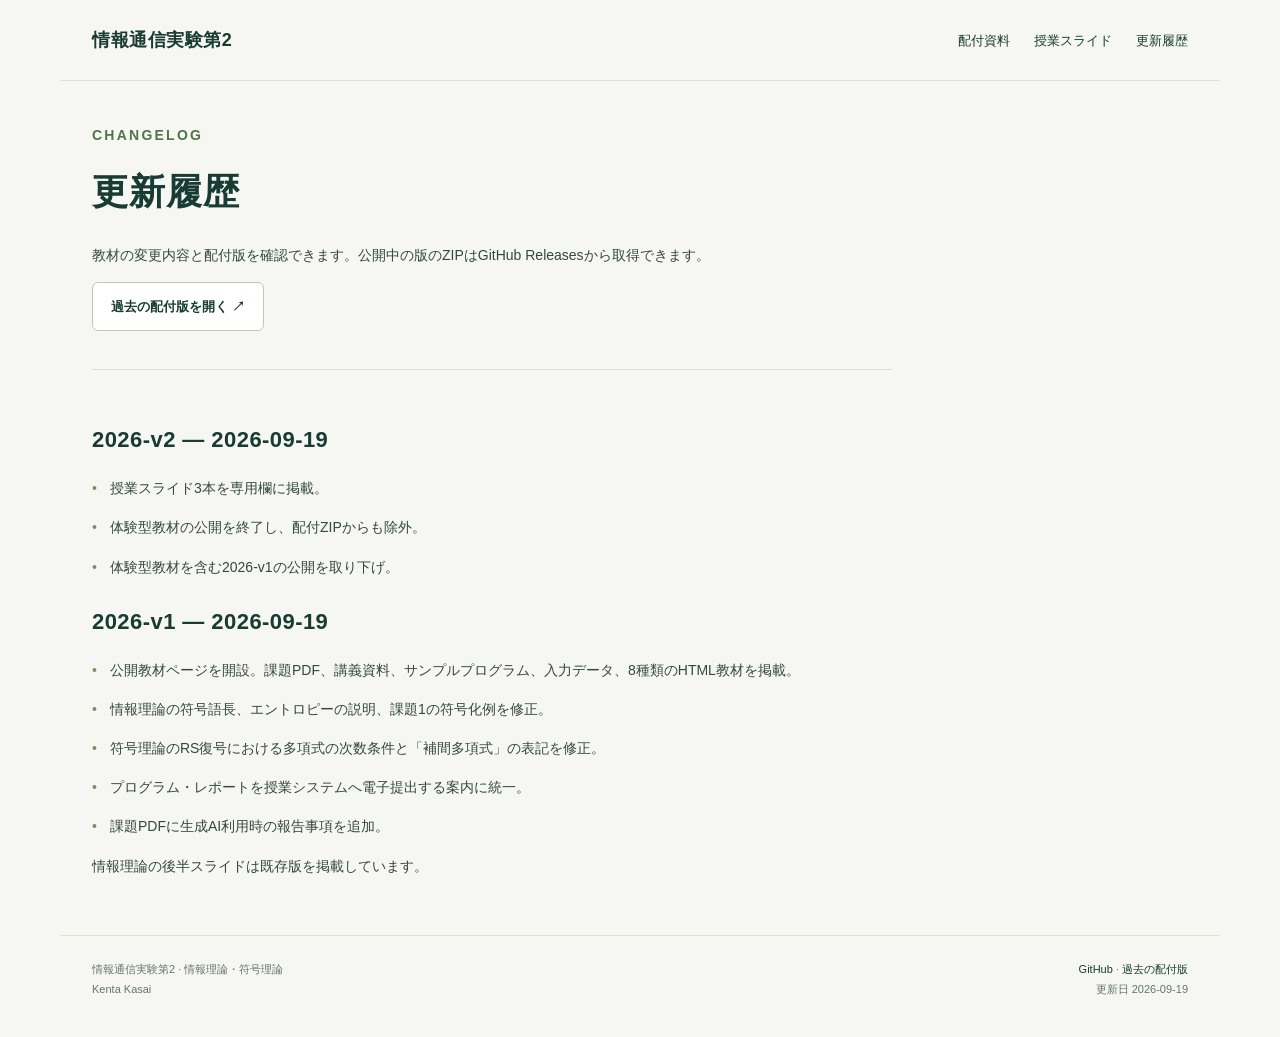
==== updates.html @ 9e6ff58b "Publish slides section and withdraw interactive materials" ====
<!doctype html>
<html lang="ja"><head><meta charset="utf-8"><meta name="viewport" content="width=device-width,initial-scale=1">
<meta name="description" content="情報通信実験第2の情報理論・符号理論の授業スライド、課題、配付プログラム。">
<meta name="theme-color" content="#173d34"><title>更新履歴 | 情報通信実験第2</title><link rel="stylesheet" href="style.css"></head>
<body><a class="skip" href="#main">本文へ移動</a><header class="top"><a class="brand" href="./">情報通信実験第2</a><nav aria-label="主なメニュー"><a href="./#materials">配付資料</a><a href="./#slides">授業スライド</a><a href="updates.html">更新履歴</a></nav></header>
<main id="main"><section class="history"><p class="eyebrow">CHANGELOG</p><h1>更新履歴</h1><p>教材の変更内容と配付版を確認できます。公開中の版のZIPはGitHub Releasesから取得できます。</p><a class="button secondary" href="https://github.com/kasaikenta/ict-experiment-2/releases">過去の配付版を開く ↗</a><article><h2>2026-v2 — 2026-09-19</h2><p class="change-item">授業スライド3本を専用欄に掲載。</p><p class="change-item">体験型教材の公開を終了し、配付ZIPからも除外。</p><p class="change-item">体験型教材を含む2026-v1の公開を取り下げ。</p><h2>2026-v1 — 2026-09-19</h2><p class="change-item">公開教材ページを開設。課題PDF、講義資料、サンプルプログラム、入力データ、8種類のHTML教材を掲載。</p><p class="change-item">情報理論の符号語長、エントロピーの説明、課題1の符号化例を修正。</p><p class="change-item">符号理論のRS復号における多項式の次数条件と「補間多項式」の表記を修正。</p><p class="change-item">プログラム・レポートを授業システムへ電子提出する案内に統一。</p><p class="change-item">課題PDFに生成AI利用時の報告事項を追加。</p><p>情報理論の後半スライドは既存版を掲載しています。</p></article></section></main><footer><span>情報通信実験第2 · 情報理論・符号理論<br>Kenta Kasai</span><span><a href="https://github.com/kasaikenta/ict-experiment-2">GitHub</a> · <a href="https://github.com/kasaikenta/ict-experiment-2/releases">過去の配付版</a><br>更新日 2026-09-19</span></footer></body></html>
---- style.css ----
:root{--ink:#183b33;--body:#344740;--muted:#65756e;--paper:#f6f7f2;--line:#d9e2d7;--green:#dcebcf;--white:#fff;--accent:#a8ce78}*{box-sizing:border-box}html{scroll-behavior:smooth;scroll-padding-top:30px}body{margin:0;background:var(--paper);color:var(--body);font-family:-apple-system,BlinkMacSystemFont,"Hiragino Kaku Gothic ProN","Yu Gothic",Meiryo,sans-serif;line-height:1.8}a{color:var(--ink);text-decoration:none}a:hover{text-decoration:underline;text-underline-offset:4px}a:focus-visible{outline:3px solid #477a32;outline-offset:5px}button,a{-webkit-tap-highlight-color:transparent}.top,main,footer{max-width:1160px;margin:auto}.top{padding:24px 32px;display:flex;justify-content:space-between;align-items:center;gap:24px;border-bottom:1px solid var(--line)}.brand{font-size:18px;font-weight:750;letter-spacing:.03em}.top nav{display:flex;gap:24px;font-size:13px}main{padding:0 32px}.hero{display:grid;grid-template-columns:1.8fr 1fr;gap:52px;align-items:center;padding:70px 0 62px}.eyebrow{font-size:11px;letter-spacing:.16em;font-weight:750;color:#517448;margin:0 0 16px}h1,h2,h3{line-height:1.5;color:var(--ink);margin-top:0}h1{font-size:42px;font-weight:750;letter-spacing:.025em;margin-bottom:24px}h2{font-size:27px;letter-spacing:.02em;margin-bottom:0}h3{font-size:24px;margin-bottom:8px}.intro{font-size:14px;line-height:2.1;margin-bottom:26px}.actions{display:flex;align-items:center;gap:24px;flex-wrap:wrap}.button{display:inline-flex;align-items:center;justify-content:space-between;gap:22px;border:1px solid var(--ink);padding:12px 18px;border-radius:6px;font-size:13px;font-weight:650}.button.primary{background:var(--ink);color:white}.button:hover{transform:translateY(-1px);text-decoration:none;box-shadow:0 3px 10px #183b3314}.button.secondary{background:#fff;border-color:#bacbb8}.text-link{font-size:13px;font-weight:600}.version{font-size:11px;display:flex;flex-wrap:wrap;gap:9px;color:var(--muted);margin-top:18px}.version span{margin-left:8px}.version a{text-decoration:underline}.hero-note{background:var(--green);border-radius:14px;padding:28px 28px 10px;border-top:4px solid var(--accent)}.note-label{font-size:13px;font-weight:700}.hero-note ol{padding-left:23px}.hero-note li{padding:7px 0 15px 7px;font-size:14px}.hero-note li::marker{font-weight:750;color:#638743}.hero-note li span{display:block;font-size:11px;margin-top:3px}section{padding:42px 0;scroll-margin-top:20px}.section-head{display:flex;justify-content:space-between;align-items:end;gap:24px;margin-bottom:24px}.section-head .eyebrow{margin-bottom:8px}.section-head>p{font-size:12px;color:var(--muted);margin:0}.materials-grid{display:grid;grid-template-columns:1fr 1fr;gap:24px}.material-card{border:1px solid var(--line);background:#fff;padding:28px;border-radius:10px;display:flex;flex-direction:column}.pill{font-size:11px;background:#edf3e7;border:1px solid #dbe7cf;border-radius:4px;width:fit-content;padding:2px 9px;margin-bottom:13px}.material-card>p{font-size:12px;color:var(--muted);margin:0 0 18px}.links{margin-bottom:24px;flex:1}.links a{font-size:14px;display:flex;justify-content:space-between;align-items:center;padding:12px 0;border-bottom:1px solid #edf0e9;gap:16px}.links a span{font-size:10px;color:var(--muted);white-space:nowrap}.material-card small{font-size:10px;color:var(--muted);margin-top:12px}.submission{padding:20px 24px;background:#e9ede5;border-radius:7px;margin-top:22px;display:flex;gap:26px;align-items:center}.submission strong{font-size:13px;white-space:nowrap}.submission p{font-size:12px;margin:0}.group-title{font-size:14px;padding-left:10px;border-left:3px solid #95b578;margin:28px 0 14px}.tool-grid{display:grid;grid-template-columns:repeat(3,1fr);gap:14px}.tool{position:relative;display:block;background:#fff;border:1px solid var(--line);border-radius:7px;padding:19px 28px 19px 19px}.tool:hover{border-color:#8bab76;text-decoration:none;background:#fbfdf8}.tool>span{display:block;font-weight:650;font-size:14px}.tool small{display:block;font-size:11px;color:var(--muted);margin-top:7px}.tool b{position:absolute;right:14px;top:18px;font-size:14px;color:#71905e}.muted{font-size:11px;color:var(--muted);margin-top:22px;max-width:900px}.updates-note{display:flex;justify-content:space-between;align-items:center;gap:40px;border-top:1px solid var(--line);margin:35px 0 25px;padding:36px 0}.updates-note>div{max-width:650px}.updates-note h2{font-size:23px}.updates-note p:not(.eyebrow){font-size:12px}.updates-note .button{white-space:nowrap}.updates-note .eyebrow{margin-bottom:8px}footer{display:flex;justify-content:space-between;border-top:1px solid var(--line);padding:24px 32px 38px;font-size:11px;color:var(--muted);gap:20px}footer>span:last-child{text-align:right}.skip{position:absolute;left:12px;top:-100px;background:#fff;padding:8px;z-index:5}.skip:focus{top:12px}.history{max-width:800px;min-height:70vh}.history h1{font-size:36px}.history>p{font-size:14px}.history article{border-top:1px solid var(--line);margin-top:38px;padding-top:28px}.history article h2{font-size:22px;margin:25px 0 20px}.history article p{font-size:14px}.change-item{padding-left:18px;position:relative}.change-item:before{content:'•';position:absolute;left:0;color:#73925f}@media(max-width:800px){.hero{grid-template-columns:1fr;gap:24px;padding-top:44px}.hero-note{max-width:none;padding:20px 24px 5px}.hero-note ol{display:flex;gap:32px;padding-left:20px}.hero-note li{flex:1;font-size:12px}.tool-grid{grid-template-columns:1fr 1fr}.submission{display:block}.submission p{margin-top:7px}.updates-note{display:block}.updates-note .button{margin-top:14px}}@media(max-width:540px){.top,main,footer{padding-left:20px;padding-right:20px}.top{align-items:start;gap:13px;flex-direction:column;padding-top:18px;padding-bottom:18px}.top nav{gap:24px;font-size:12px}.brand{font-size:16px}h1{font-size:31px}.hero{padding-top:35px;padding-bottom:24px}.intro{font-size:13px}.intro br{display:none}.hero-note ol{display:block}.hero-note li{padding-bottom:9px}.hero-note li span{display:inline;margin-left:8px}.materials-grid{grid-template-columns:1fr;gap:18px}.material-card{padding:22px}.section-head{display:block}.section-head>.text-link,.section-head>p{display:block;margin-top:12px}h2{font-size:23px}.tool-grid{grid-template-columns:1fr}.tool{padding:17px 28px 17px 17px}.tool small{margin-top:3px}.version{gap:6px}.version span{margin-left:3px}section{padding:32px 0}.actions{gap:16px}.updates-note{margin-top:14px}footer{font-size:10px}.button{font-size:12px}}@media(prefers-reduced-motion:reduce){html{scroll-behavior:auto}.button:hover{transform:none}}
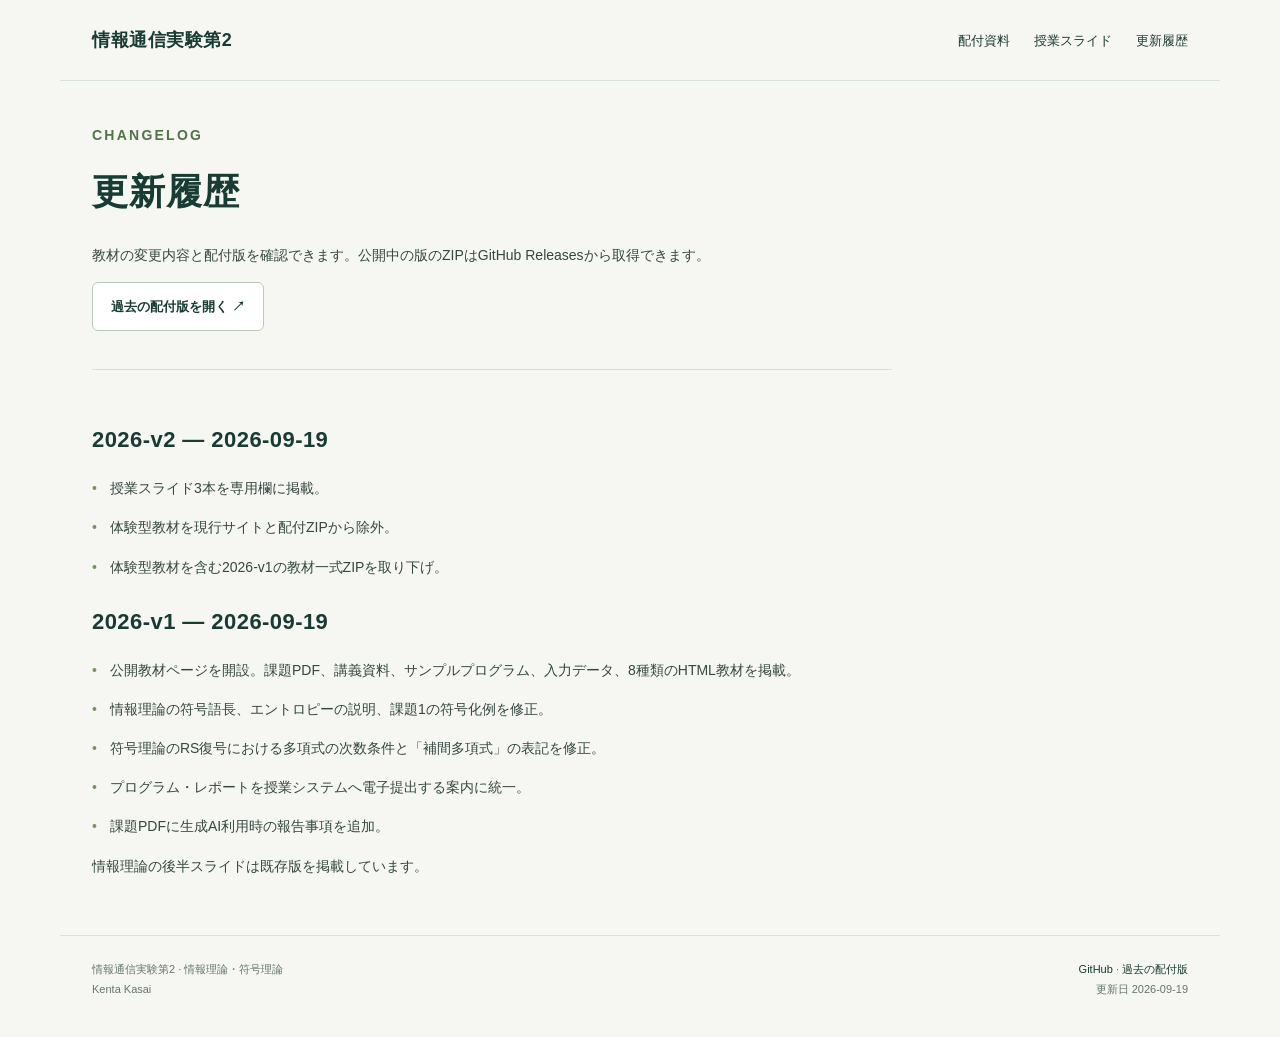
==== commit 904141d4: "Clarify withdrawal scope in update history" ====
--- a/updates.html
+++ b/updates.html
@@ -3,4 +3,4 @@
 <meta name="description" content="情報通信実験第2の情報理論・符号理論の授業スライド、課題、配付プログラム。">
 <meta name="theme-color" content="#173d34"><title>更新履歴 | 情報通信実験第2</title><link rel="stylesheet" href="style.css"></head>
 <body><a class="skip" href="#main">本文へ移動</a><header class="top"><a class="brand" href="./">情報通信実験第2</a><nav aria-label="主なメニュー"><a href="./#materials">配付資料</a><a href="./#slides">授業スライド</a><a href="updates.html">更新履歴</a></nav></header>
-<main id="main"><section class="history"><p class="eyebrow">CHANGELOG</p><h1>更新履歴</h1><p>教材の変更内容と配付版を確認できます。公開中の版のZIPはGitHub Releasesから取得できます。</p><a class="button secondary" href="https://github.com/kasaikenta/ict-experiment-2/releases">過去の配付版を開く ↗</a><article><h2>2026-v2 — 2026-09-19</h2><p class="change-item">授業スライド3本を専用欄に掲載。</p><p class="change-item">体験型教材の公開を終了し、配付ZIPからも除外。</p><p class="change-item">体験型教材を含む2026-v1の公開を取り下げ。</p><h2>2026-v1 — 2026-09-19</h2><p class="change-item">公開教材ページを開設。課題PDF、講義資料、サンプルプログラム、入力データ、8種類のHTML教材を掲載。</p><p class="change-item">情報理論の符号語長、エントロピーの説明、課題1の符号化例を修正。</p><p class="change-item">符号理論のRS復号における多項式の次数条件と「補間多項式」の表記を修正。</p><p class="change-item">プログラム・レポートを授業システムへ電子提出する案内に統一。</p><p class="change-item">課題PDFに生成AI利用時の報告事項を追加。</p><p>情報理論の後半スライドは既存版を掲載しています。</p></article></section></main><footer><span>情報通信実験第2 · 情報理論・符号理論<br>Kenta Kasai</span><span><a href="https://github.com/kasaikenta/ict-experiment-2">GitHub</a> · <a href="https://github.com/kasaikenta/ict-experiment-2/releases">過去の配付版</a><br>更新日 2026-09-19</span></footer></body></html>+<main id="main"><section class="history"><p class="eyebrow">CHANGELOG</p><h1>更新履歴</h1><p>教材の変更内容と配付版を確認できます。公開中の版のZIPはGitHub Releasesから取得できます。</p><a class="button secondary" href="https://github.com/kasaikenta/ict-experiment-2/releases">過去の配付版を開く ↗</a><article><h2>2026-v2 — 2026-09-19</h2><p class="change-item">授業スライド3本を専用欄に掲載。</p><p class="change-item">体験型教材を現行サイトと配付ZIPから除外。</p><p class="change-item">体験型教材を含む2026-v1の教材一式ZIPを取り下げ。</p><h2>2026-v1 — 2026-09-19</h2><p class="change-item">公開教材ページを開設。課題PDF、講義資料、サンプルプログラム、入力データ、8種類のHTML教材を掲載。</p><p class="change-item">情報理論の符号語長、エントロピーの説明、課題1の符号化例を修正。</p><p class="change-item">符号理論のRS復号における多項式の次数条件と「補間多項式」の表記を修正。</p><p class="change-item">プログラム・レポートを授業システムへ電子提出する案内に統一。</p><p class="change-item">課題PDFに生成AI利用時の報告事項を追加。</p><p>情報理論の後半スライドは既存版を掲載しています。</p></article></section></main><footer><span>情報通信実験第2 · 情報理論・符号理論<br>Kenta Kasai</span><span><a href="https://github.com/kasaikenta/ict-experiment-2">GitHub</a> · <a href="https://github.com/kasaikenta/ict-experiment-2/releases">過去の配付版</a><br>更新日 2026-09-19</span></footer></body></html>
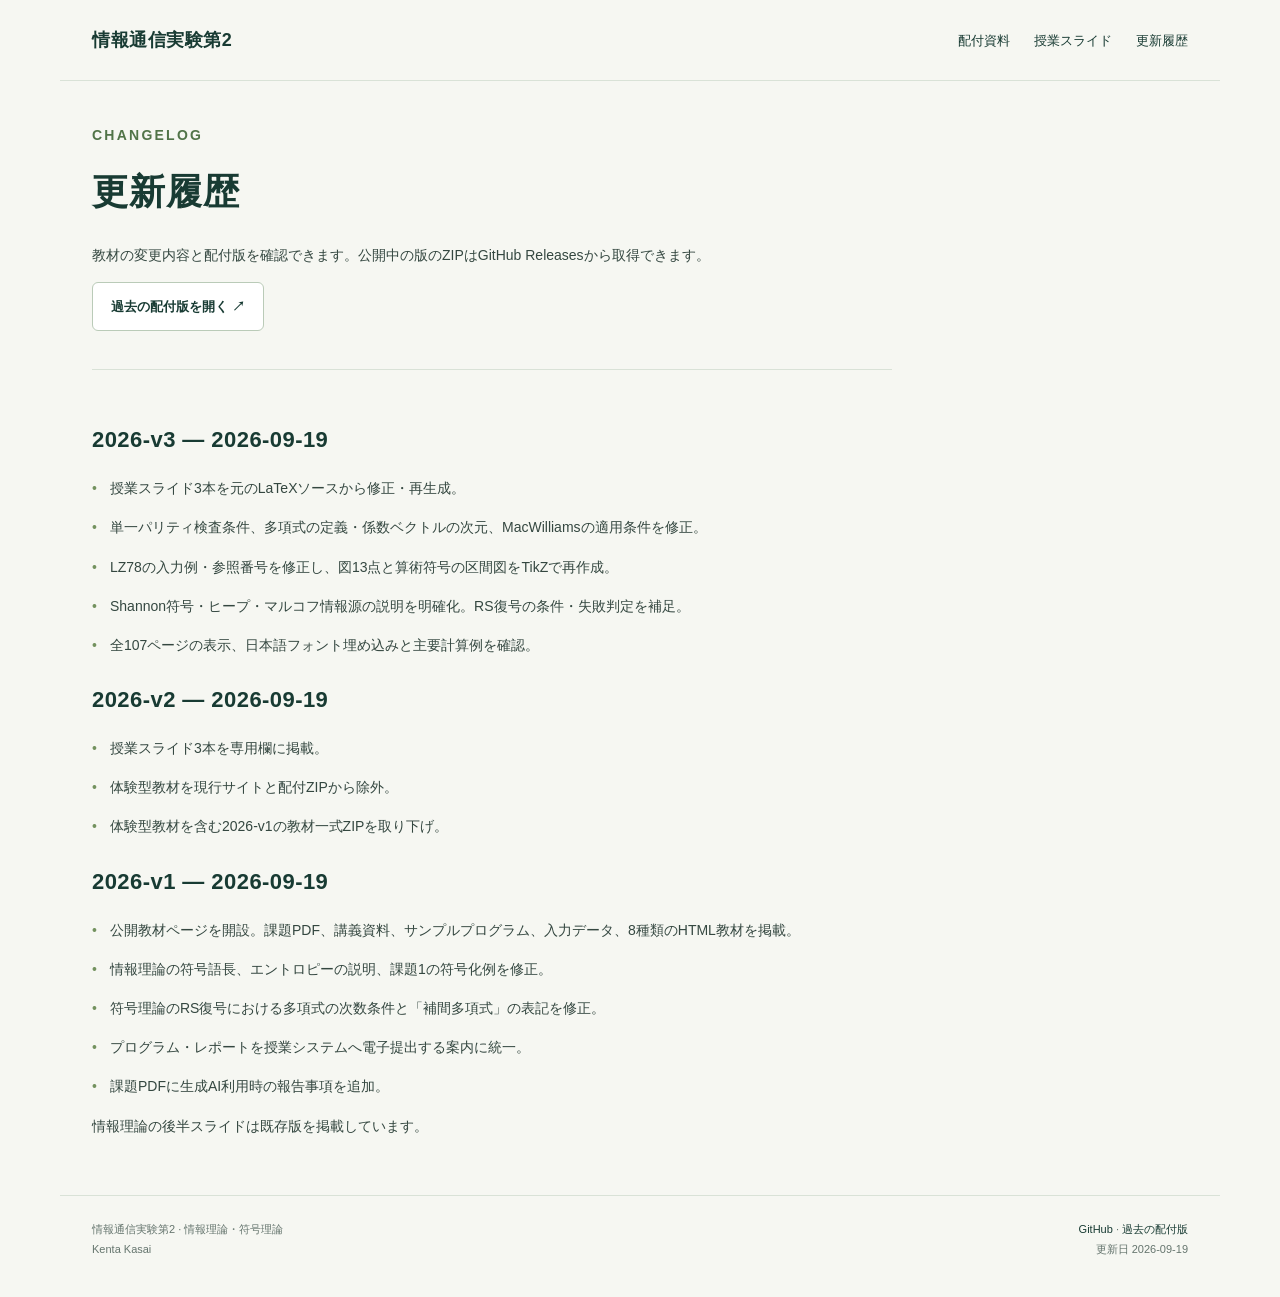
==== commit 648a9f5b: "Correct lecture mathematics and rebuild slides from LaTeX for 2026-v3" ====
--- a/updates.html
+++ b/updates.html
@@ -3,4 +3,4 @@
 <meta name="description" content="情報通信実験第2の情報理論・符号理論の授業スライド、課題、配付プログラム。">
 <meta name="theme-color" content="#173d34"><title>更新履歴 | 情報通信実験第2</title><link rel="stylesheet" href="style.css"></head>
 <body><a class="skip" href="#main">本文へ移動</a><header class="top"><a class="brand" href="./">情報通信実験第2</a><nav aria-label="主なメニュー"><a href="./#materials">配付資料</a><a href="./#slides">授業スライド</a><a href="updates.html">更新履歴</a></nav></header>
-<main id="main"><section class="history"><p class="eyebrow">CHANGELOG</p><h1>更新履歴</h1><p>教材の変更内容と配付版を確認できます。公開中の版のZIPはGitHub Releasesから取得できます。</p><a class="button secondary" href="https://github.com/kasaikenta/ict-experiment-2/releases">過去の配付版を開く ↗</a><article><h2>2026-v2 — 2026-09-19</h2><p class="change-item">授業スライド3本を専用欄に掲載。</p><p class="change-item">体験型教材を現行サイトと配付ZIPから除外。</p><p class="change-item">体験型教材を含む2026-v1の教材一式ZIPを取り下げ。</p><h2>2026-v1 — 2026-09-19</h2><p class="change-item">公開教材ページを開設。課題PDF、講義資料、サンプルプログラム、入力データ、8種類のHTML教材を掲載。</p><p class="change-item">情報理論の符号語長、エントロピーの説明、課題1の符号化例を修正。</p><p class="change-item">符号理論のRS復号における多項式の次数条件と「補間多項式」の表記を修正。</p><p class="change-item">プログラム・レポートを授業システムへ電子提出する案内に統一。</p><p class="change-item">課題PDFに生成AI利用時の報告事項を追加。</p><p>情報理論の後半スライドは既存版を掲載しています。</p></article></section></main><footer><span>情報通信実験第2 · 情報理論・符号理論<br>Kenta Kasai</span><span><a href="https://github.com/kasaikenta/ict-experiment-2">GitHub</a> · <a href="https://github.com/kasaikenta/ict-experiment-2/releases">過去の配付版</a><br>更新日 2026-09-19</span></footer></body></html>+<main id="main"><section class="history"><p class="eyebrow">CHANGELOG</p><h1>更新履歴</h1><p>教材の変更内容と配付版を確認できます。公開中の版のZIPはGitHub Releasesから取得できます。</p><a class="button secondary" href="https://github.com/kasaikenta/ict-experiment-2/releases">過去の配付版を開く ↗</a><article><h2>2026-v3 — 2026-09-19</h2><p class="change-item">授業スライド3本を元のLaTeXソースから修正・再生成。</p><p class="change-item">単一パリティ検査条件、多項式の定義・係数ベクトルの次元、MacWilliamsの適用条件を修正。</p><p class="change-item">LZ78の入力例・参照番号を修正し、図13点と算術符号の区間図をTikZで再作成。</p><p class="change-item">Shannon符号・ヒープ・マルコフ情報源の説明を明確化。RS復号の条件・失敗判定を補足。</p><p class="change-item">全107ページの表示、日本語フォント埋め込みと主要計算例を確認。</p><h2>2026-v2 — 2026-09-19</h2><p class="change-item">授業スライド3本を専用欄に掲載。</p><p class="change-item">体験型教材を現行サイトと配付ZIPから除外。</p><p class="change-item">体験型教材を含む2026-v1の教材一式ZIPを取り下げ。</p><h2>2026-v1 — 2026-09-19</h2><p class="change-item">公開教材ページを開設。課題PDF、講義資料、サンプルプログラム、入力データ、8種類のHTML教材を掲載。</p><p class="change-item">情報理論の符号語長、エントロピーの説明、課題1の符号化例を修正。</p><p class="change-item">符号理論のRS復号における多項式の次数条件と「補間多項式」の表記を修正。</p><p class="change-item">プログラム・レポートを授業システムへ電子提出する案内に統一。</p><p class="change-item">課題PDFに生成AI利用時の報告事項を追加。</p><p>情報理論の後半スライドは既存版を掲載しています。</p></article></section></main><footer><span>情報通信実験第2 · 情報理論・符号理論<br>Kenta Kasai</span><span><a href="https://github.com/kasaikenta/ict-experiment-2">GitHub</a> · <a href="https://github.com/kasaikenta/ict-experiment-2/releases">過去の配付版</a><br>更新日 2026-09-19</span></footer></body></html>
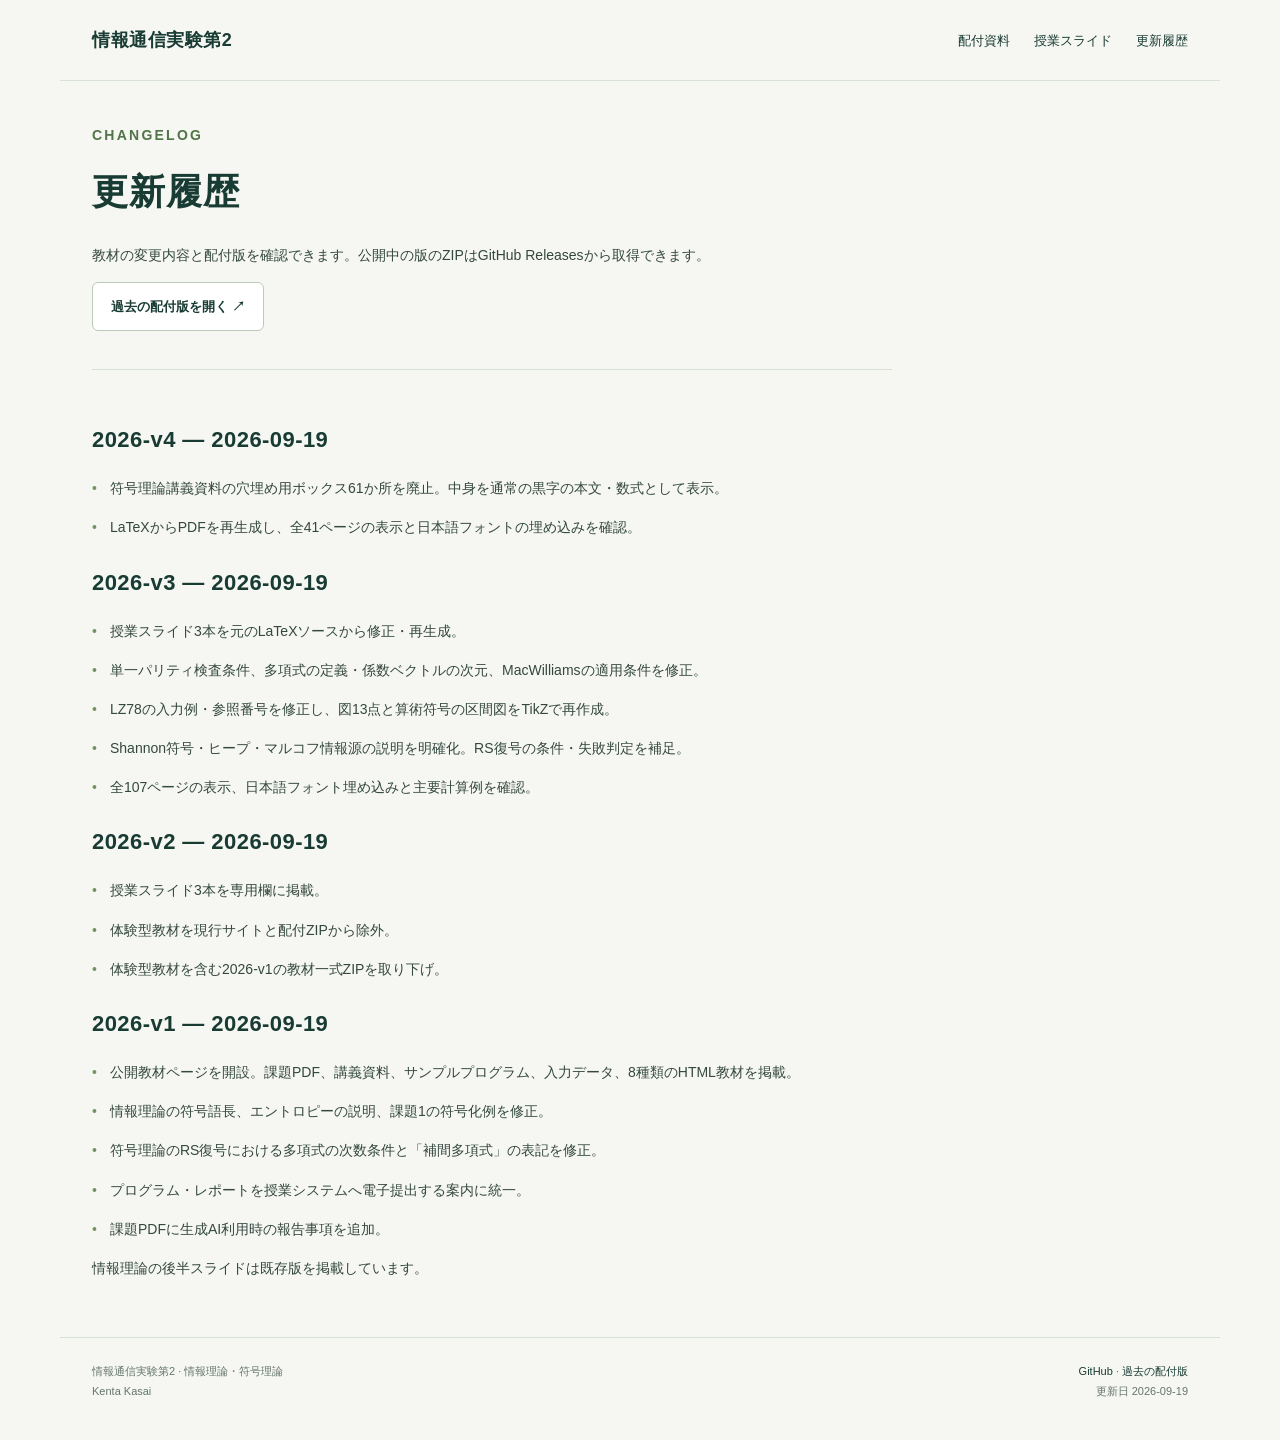
==== commit 893d3b50: "Remove fill-in answer boxes from coding lecture notes" ====
--- a/updates.html
+++ b/updates.html
@@ -3,4 +3,4 @@
 <meta name="description" content="情報通信実験第2の情報理論・符号理論の授業スライド、課題、配付プログラム。">
 <meta name="theme-color" content="#173d34"><title>更新履歴 | 情報通信実験第2</title><link rel="stylesheet" href="style.css"></head>
 <body><a class="skip" href="#main">本文へ移動</a><header class="top"><a class="brand" href="./">情報通信実験第2</a><nav aria-label="主なメニュー"><a href="./#materials">配付資料</a><a href="./#slides">授業スライド</a><a href="updates.html">更新履歴</a></nav></header>
-<main id="main"><section class="history"><p class="eyebrow">CHANGELOG</p><h1>更新履歴</h1><p>教材の変更内容と配付版を確認できます。公開中の版のZIPはGitHub Releasesから取得できます。</p><a class="button secondary" href="https://github.com/kasaikenta/ict-experiment-2/releases">過去の配付版を開く ↗</a><article><h2>2026-v3 — 2026-09-19</h2><p class="change-item">授業スライド3本を元のLaTeXソースから修正・再生成。</p><p class="change-item">単一パリティ検査条件、多項式の定義・係数ベクトルの次元、MacWilliamsの適用条件を修正。</p><p class="change-item">LZ78の入力例・参照番号を修正し、図13点と算術符号の区間図をTikZで再作成。</p><p class="change-item">Shannon符号・ヒープ・マルコフ情報源の説明を明確化。RS復号の条件・失敗判定を補足。</p><p class="change-item">全107ページの表示、日本語フォント埋め込みと主要計算例を確認。</p><h2>2026-v2 — 2026-09-19</h2><p class="change-item">授業スライド3本を専用欄に掲載。</p><p class="change-item">体験型教材を現行サイトと配付ZIPから除外。</p><p class="change-item">体験型教材を含む2026-v1の教材一式ZIPを取り下げ。</p><h2>2026-v1 — 2026-09-19</h2><p class="change-item">公開教材ページを開設。課題PDF、講義資料、サンプルプログラム、入力データ、8種類のHTML教材を掲載。</p><p class="change-item">情報理論の符号語長、エントロピーの説明、課題1の符号化例を修正。</p><p class="change-item">符号理論のRS復号における多項式の次数条件と「補間多項式」の表記を修正。</p><p class="change-item">プログラム・レポートを授業システムへ電子提出する案内に統一。</p><p class="change-item">課題PDFに生成AI利用時の報告事項を追加。</p><p>情報理論の後半スライドは既存版を掲載しています。</p></article></section></main><footer><span>情報通信実験第2 · 情報理論・符号理論<br>Kenta Kasai</span><span><a href="https://github.com/kasaikenta/ict-experiment-2">GitHub</a> · <a href="https://github.com/kasaikenta/ict-experiment-2/releases">過去の配付版</a><br>更新日 2026-09-19</span></footer></body></html>+<main id="main"><section class="history"><p class="eyebrow">CHANGELOG</p><h1>更新履歴</h1><p>教材の変更内容と配付版を確認できます。公開中の版のZIPはGitHub Releasesから取得できます。</p><a class="button secondary" href="https://github.com/kasaikenta/ict-experiment-2/releases">過去の配付版を開く ↗</a><article><h2>2026-v4 — 2026-09-19</h2><p class="change-item">符号理論講義資料の穴埋め用ボックス61か所を廃止。中身を通常の黒字の本文・数式として表示。</p><p class="change-item">LaTeXからPDFを再生成し、全41ページの表示と日本語フォントの埋め込みを確認。</p><h2>2026-v3 — 2026-09-19</h2><p class="change-item">授業スライド3本を元のLaTeXソースから修正・再生成。</p><p class="change-item">単一パリティ検査条件、多項式の定義・係数ベクトルの次元、MacWilliamsの適用条件を修正。</p><p class="change-item">LZ78の入力例・参照番号を修正し、図13点と算術符号の区間図をTikZで再作成。</p><p class="change-item">Shannon符号・ヒープ・マルコフ情報源の説明を明確化。RS復号の条件・失敗判定を補足。</p><p class="change-item">全107ページの表示、日本語フォント埋め込みと主要計算例を確認。</p><h2>2026-v2 — 2026-09-19</h2><p class="change-item">授業スライド3本を専用欄に掲載。</p><p class="change-item">体験型教材を現行サイトと配付ZIPから除外。</p><p class="change-item">体験型教材を含む2026-v1の教材一式ZIPを取り下げ。</p><h2>2026-v1 — 2026-09-19</h2><p class="change-item">公開教材ページを開設。課題PDF、講義資料、サンプルプログラム、入力データ、8種類のHTML教材を掲載。</p><p class="change-item">情報理論の符号語長、エントロピーの説明、課題1の符号化例を修正。</p><p class="change-item">符号理論のRS復号における多項式の次数条件と「補間多項式」の表記を修正。</p><p class="change-item">プログラム・レポートを授業システムへ電子提出する案内に統一。</p><p class="change-item">課題PDFに生成AI利用時の報告事項を追加。</p><p>情報理論の後半スライドは既存版を掲載しています。</p></article></section></main><footer><span>情報通信実験第2 · 情報理論・符号理論<br>Kenta Kasai</span><span><a href="https://github.com/kasaikenta/ict-experiment-2">GitHub</a> · <a href="https://github.com/kasaikenta/ict-experiment-2/releases">過去の配付版</a><br>更新日 2026-09-19</span></footer></body></html>
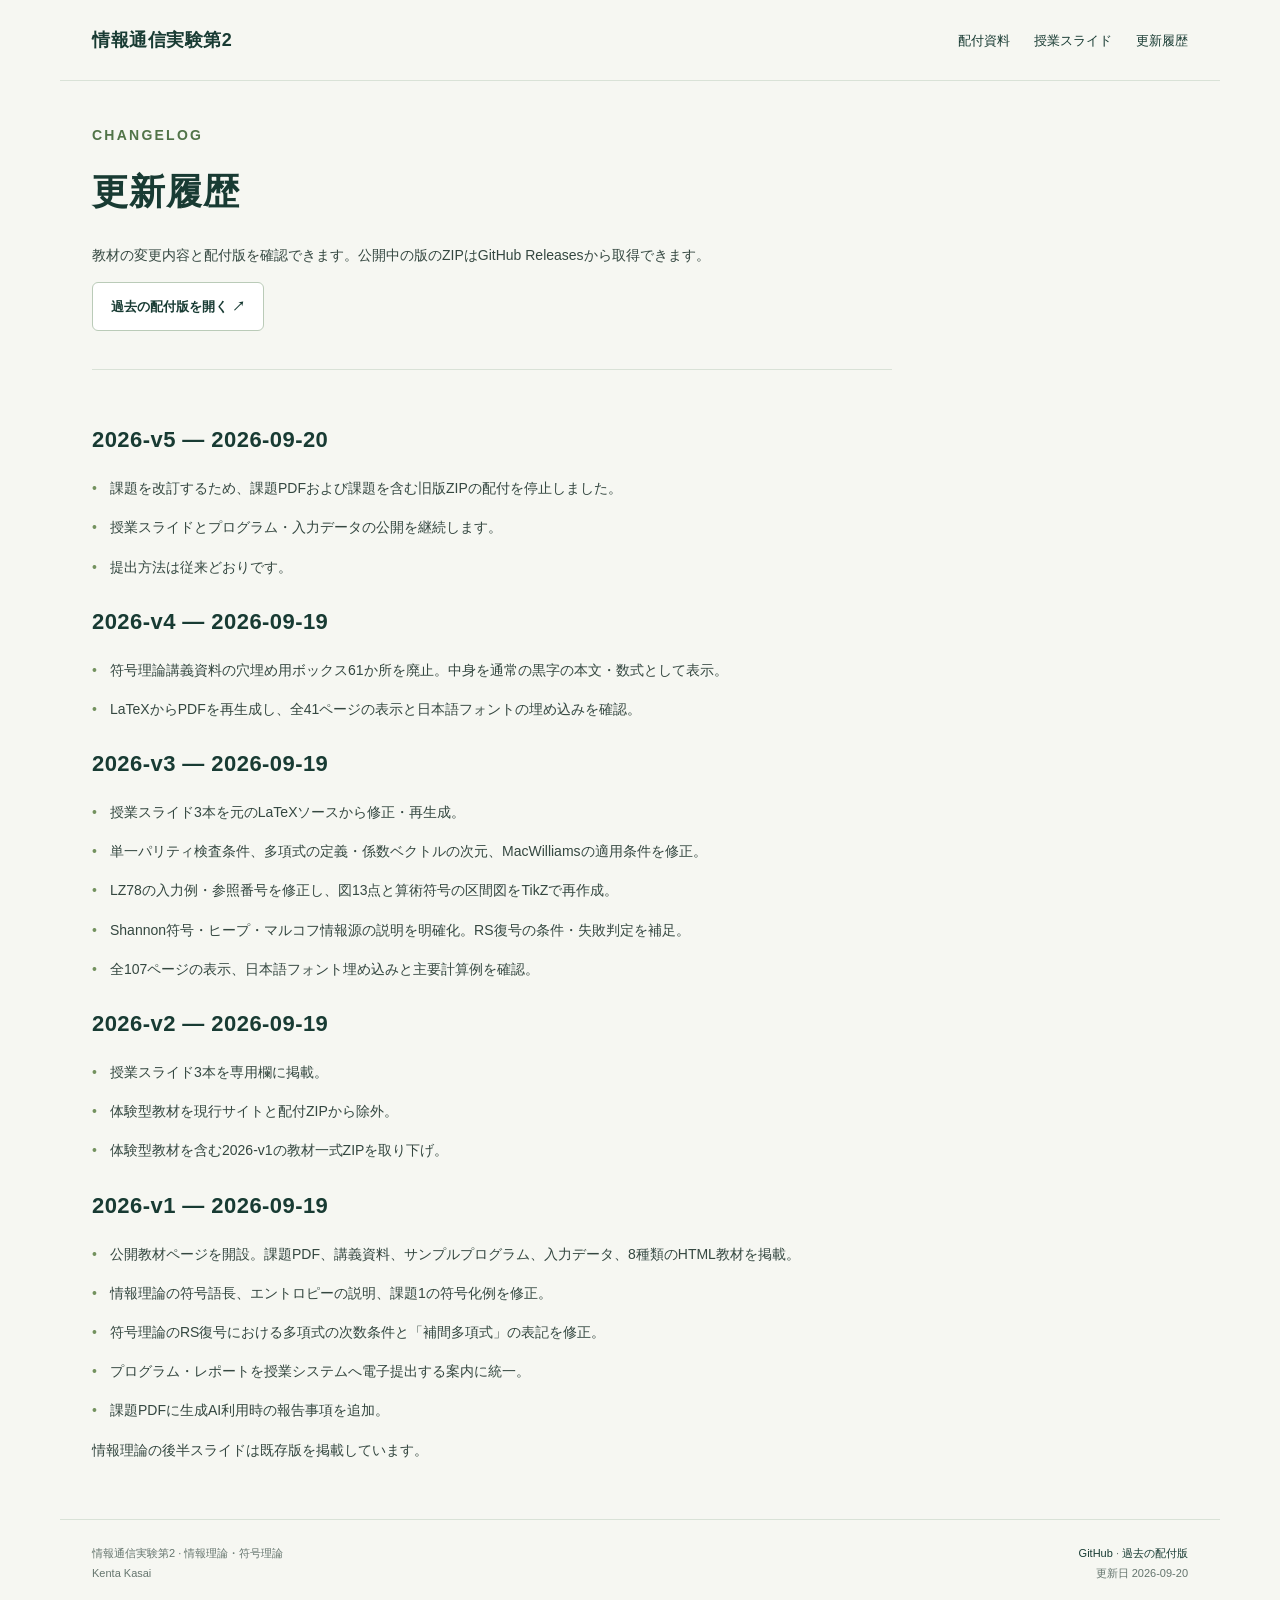
==== commit 6916e7e0: "Withhold assignments pending revision and retain existing submission process" ====
--- a/updates.html
+++ b/updates.html
@@ -1,6 +1,6 @@
 <!doctype html>
 <html lang="ja"><head><meta charset="utf-8"><meta name="viewport" content="width=device-width,initial-scale=1">
-<meta name="description" content="情報通信実験第2の情報理論・符号理論の授業スライド、課題、配付プログラム。">
+<meta name="description" content="情報通信実験第2の情報理論・符号理論の授業スライドと配付プログラム。課題は改訂中のため未公開です。">
 <meta name="theme-color" content="#173d34"><title>更新履歴 | 情報通信実験第2</title><link rel="stylesheet" href="style.css"></head>
 <body><a class="skip" href="#main">本文へ移動</a><header class="top"><a class="brand" href="./">情報通信実験第2</a><nav aria-label="主なメニュー"><a href="./#materials">配付資料</a><a href="./#slides">授業スライド</a><a href="updates.html">更新履歴</a></nav></header>
-<main id="main"><section class="history"><p class="eyebrow">CHANGELOG</p><h1>更新履歴</h1><p>教材の変更内容と配付版を確認できます。公開中の版のZIPはGitHub Releasesから取得できます。</p><a class="button secondary" href="https://github.com/kasaikenta/ict-experiment-2/releases">過去の配付版を開く ↗</a><article><h2>2026-v4 — 2026-09-19</h2><p class="change-item">符号理論講義資料の穴埋め用ボックス61か所を廃止。中身を通常の黒字の本文・数式として表示。</p><p class="change-item">LaTeXからPDFを再生成し、全41ページの表示と日本語フォントの埋め込みを確認。</p><h2>2026-v3 — 2026-09-19</h2><p class="change-item">授業スライド3本を元のLaTeXソースから修正・再生成。</p><p class="change-item">単一パリティ検査条件、多項式の定義・係数ベクトルの次元、MacWilliamsの適用条件を修正。</p><p class="change-item">LZ78の入力例・参照番号を修正し、図13点と算術符号の区間図をTikZで再作成。</p><p class="change-item">Shannon符号・ヒープ・マルコフ情報源の説明を明確化。RS復号の条件・失敗判定を補足。</p><p class="change-item">全107ページの表示、日本語フォント埋め込みと主要計算例を確認。</p><h2>2026-v2 — 2026-09-19</h2><p class="change-item">授業スライド3本を専用欄に掲載。</p><p class="change-item">体験型教材を現行サイトと配付ZIPから除外。</p><p class="change-item">体験型教材を含む2026-v1の教材一式ZIPを取り下げ。</p><h2>2026-v1 — 2026-09-19</h2><p class="change-item">公開教材ページを開設。課題PDF、講義資料、サンプルプログラム、入力データ、8種類のHTML教材を掲載。</p><p class="change-item">情報理論の符号語長、エントロピーの説明、課題1の符号化例を修正。</p><p class="change-item">符号理論のRS復号における多項式の次数条件と「補間多項式」の表記を修正。</p><p class="change-item">プログラム・レポートを授業システムへ電子提出する案内に統一。</p><p class="change-item">課題PDFに生成AI利用時の報告事項を追加。</p><p>情報理論の後半スライドは既存版を掲載しています。</p></article></section></main><footer><span>情報通信実験第2 · 情報理論・符号理論<br>Kenta Kasai</span><span><a href="https://github.com/kasaikenta/ict-experiment-2">GitHub</a> · <a href="https://github.com/kasaikenta/ict-experiment-2/releases">過去の配付版</a><br>更新日 2026-09-19</span></footer></body></html>+<main id="main"><section class="history"><p class="eyebrow">CHANGELOG</p><h1>更新履歴</h1><p>教材の変更内容と配付版を確認できます。公開中の版のZIPはGitHub Releasesから取得できます。</p><a class="button secondary" href="https://github.com/kasaikenta/ict-experiment-2/releases">過去の配付版を開く ↗</a><article><h2>2026-v5 — 2026-09-20</h2><p class="change-item">課題を改訂するため、課題PDFおよび課題を含む旧版ZIPの配付を停止しました。</p><p class="change-item">授業スライドとプログラム・入力データの公開を継続します。</p><p class="change-item">提出方法は従来どおりです。</p><h2>2026-v4 — 2026-09-19</h2><p class="change-item">符号理論講義資料の穴埋め用ボックス61か所を廃止。中身を通常の黒字の本文・数式として表示。</p><p class="change-item">LaTeXからPDFを再生成し、全41ページの表示と日本語フォントの埋め込みを確認。</p><h2>2026-v3 — 2026-09-19</h2><p class="change-item">授業スライド3本を元のLaTeXソースから修正・再生成。</p><p class="change-item">単一パリティ検査条件、多項式の定義・係数ベクトルの次元、MacWilliamsの適用条件を修正。</p><p class="change-item">LZ78の入力例・参照番号を修正し、図13点と算術符号の区間図をTikZで再作成。</p><p class="change-item">Shannon符号・ヒープ・マルコフ情報源の説明を明確化。RS復号の条件・失敗判定を補足。</p><p class="change-item">全107ページの表示、日本語フォント埋め込みと主要計算例を確認。</p><h2>2026-v2 — 2026-09-19</h2><p class="change-item">授業スライド3本を専用欄に掲載。</p><p class="change-item">体験型教材を現行サイトと配付ZIPから除外。</p><p class="change-item">体験型教材を含む2026-v1の教材一式ZIPを取り下げ。</p><h2>2026-v1 — 2026-09-19</h2><p class="change-item">公開教材ページを開設。課題PDF、講義資料、サンプルプログラム、入力データ、8種類のHTML教材を掲載。</p><p class="change-item">情報理論の符号語長、エントロピーの説明、課題1の符号化例を修正。</p><p class="change-item">符号理論のRS復号における多項式の次数条件と「補間多項式」の表記を修正。</p><p class="change-item">プログラム・レポートを授業システムへ電子提出する案内に統一。</p><p class="change-item">課題PDFに生成AI利用時の報告事項を追加。</p><p>情報理論の後半スライドは既存版を掲載しています。</p></article></section></main><footer><span>情報通信実験第2 · 情報理論・符号理論<br>Kenta Kasai</span><span><a href="https://github.com/kasaikenta/ict-experiment-2">GitHub</a> · <a href="https://github.com/kasaikenta/ict-experiment-2/releases">過去の配付版</a><br>更新日 2026-09-20</span></footer></body></html>
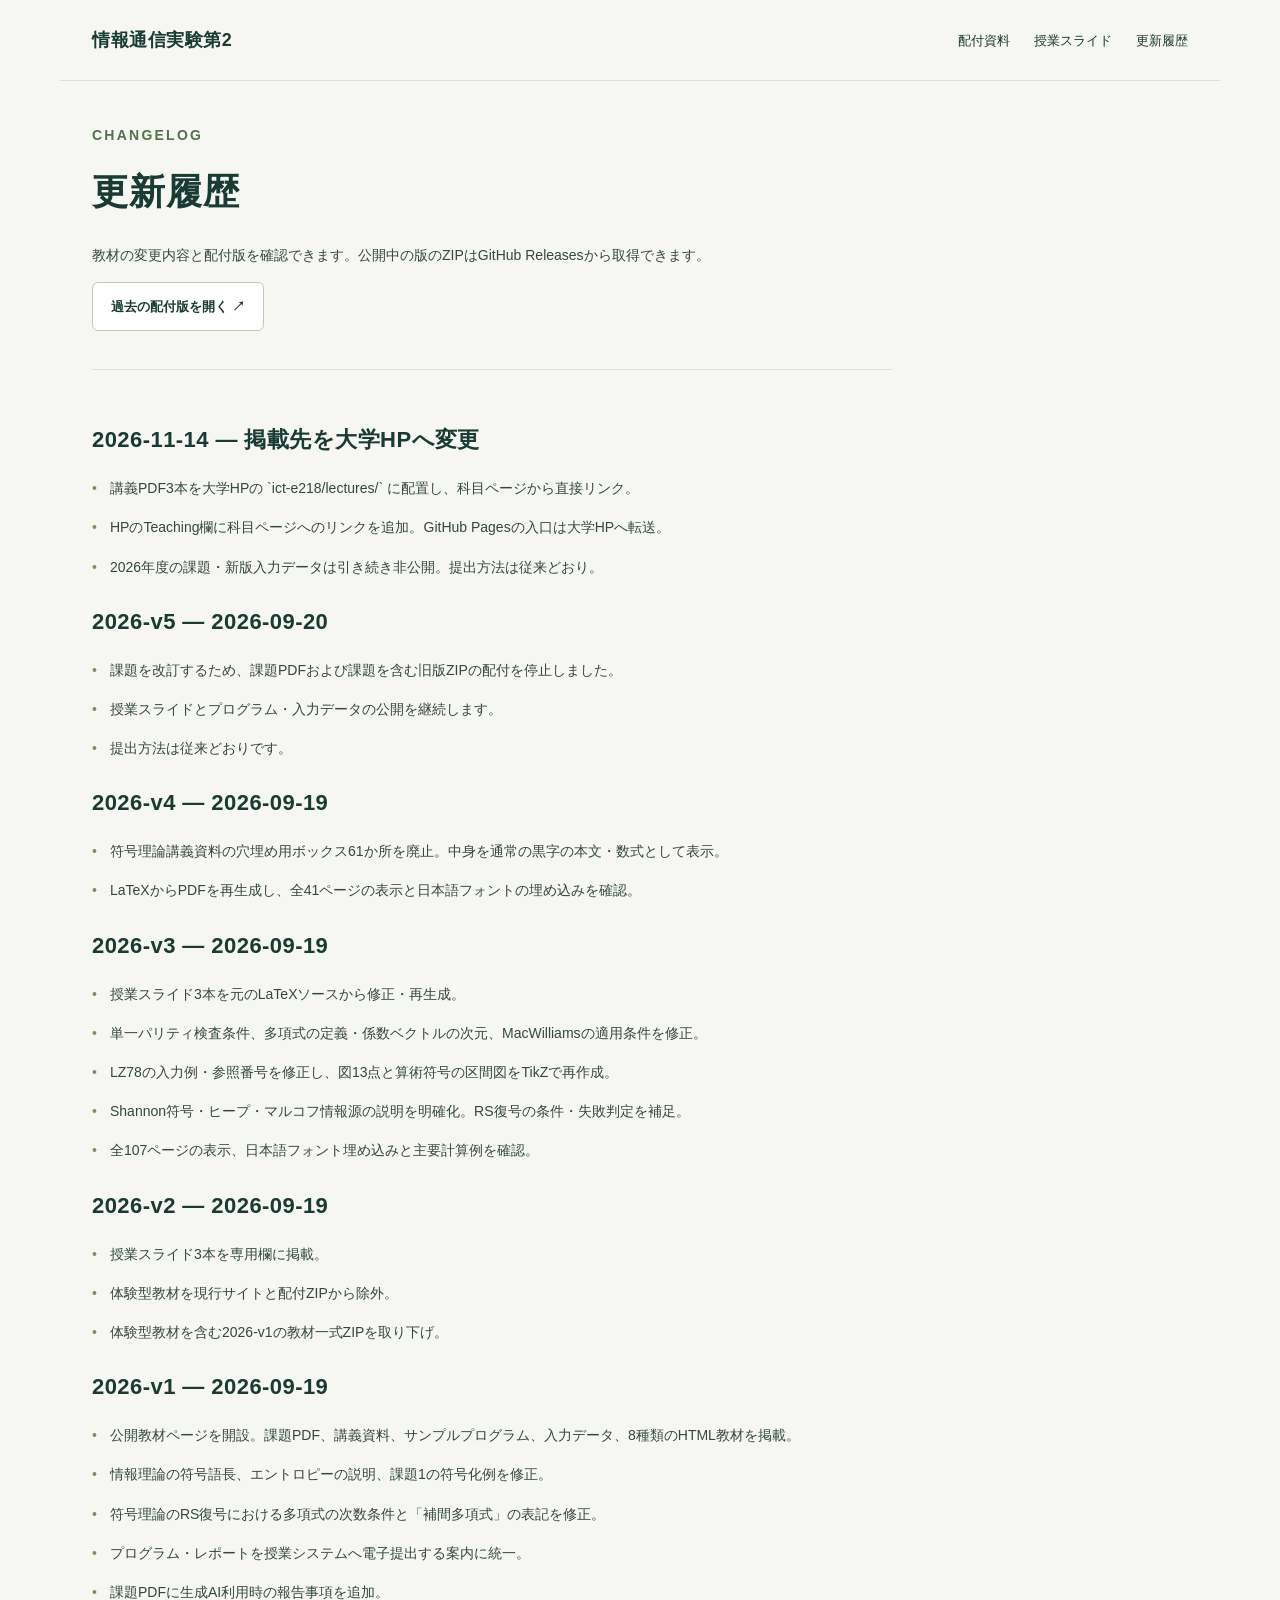
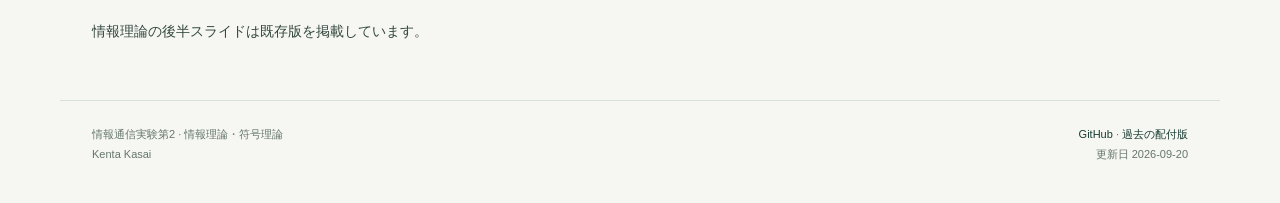
==== commit 66f6bc00: "Serve lecture materials from the university website" ====
--- a/updates.html
+++ b/updates.html
@@ -3,4 +3,4 @@
 <meta name="description" content="情報通信実験第2の情報理論・符号理論の授業スライドと配付プログラム。課題は改訂中のため未公開です。">
 <meta name="theme-color" content="#173d34"><title>更新履歴 | 情報通信実験第2</title><link rel="stylesheet" href="style.css"></head>
 <body><a class="skip" href="#main">本文へ移動</a><header class="top"><a class="brand" href="./">情報通信実験第2</a><nav aria-label="主なメニュー"><a href="./#materials">配付資料</a><a href="./#slides">授業スライド</a><a href="updates.html">更新履歴</a></nav></header>
-<main id="main"><section class="history"><p class="eyebrow">CHANGELOG</p><h1>更新履歴</h1><p>教材の変更内容と配付版を確認できます。公開中の版のZIPはGitHub Releasesから取得できます。</p><a class="button secondary" href="https://github.com/kasaikenta/ict-experiment-2/releases">過去の配付版を開く ↗</a><article><h2>2026-v5 — 2026-09-20</h2><p class="change-item">課題を改訂するため、課題PDFおよび課題を含む旧版ZIPの配付を停止しました。</p><p class="change-item">授業スライドとプログラム・入力データの公開を継続します。</p><p class="change-item">提出方法は従来どおりです。</p><h2>2026-v4 — 2026-09-19</h2><p class="change-item">符号理論講義資料の穴埋め用ボックス61か所を廃止。中身を通常の黒字の本文・数式として表示。</p><p class="change-item">LaTeXからPDFを再生成し、全41ページの表示と日本語フォントの埋め込みを確認。</p><h2>2026-v3 — 2026-09-19</h2><p class="change-item">授業スライド3本を元のLaTeXソースから修正・再生成。</p><p class="change-item">単一パリティ検査条件、多項式の定義・係数ベクトルの次元、MacWilliamsの適用条件を修正。</p><p class="change-item">LZ78の入力例・参照番号を修正し、図13点と算術符号の区間図をTikZで再作成。</p><p class="change-item">Shannon符号・ヒープ・マルコフ情報源の説明を明確化。RS復号の条件・失敗判定を補足。</p><p class="change-item">全107ページの表示、日本語フォント埋め込みと主要計算例を確認。</p><h2>2026-v2 — 2026-09-19</h2><p class="change-item">授業スライド3本を専用欄に掲載。</p><p class="change-item">体験型教材を現行サイトと配付ZIPから除外。</p><p class="change-item">体験型教材を含む2026-v1の教材一式ZIPを取り下げ。</p><h2>2026-v1 — 2026-09-19</h2><p class="change-item">公開教材ページを開設。課題PDF、講義資料、サンプルプログラム、入力データ、8種類のHTML教材を掲載。</p><p class="change-item">情報理論の符号語長、エントロピーの説明、課題1の符号化例を修正。</p><p class="change-item">符号理論のRS復号における多項式の次数条件と「補間多項式」の表記を修正。</p><p class="change-item">プログラム・レポートを授業システムへ電子提出する案内に統一。</p><p class="change-item">課題PDFに生成AI利用時の報告事項を追加。</p><p>情報理論の後半スライドは既存版を掲載しています。</p></article></section></main><footer><span>情報通信実験第2 · 情報理論・符号理論<br>Kenta Kasai</span><span><a href="https://github.com/kasaikenta/ict-experiment-2">GitHub</a> · <a href="https://github.com/kasaikenta/ict-experiment-2/releases">過去の配付版</a><br>更新日 2026-09-20</span></footer></body></html>+<main id="main"><section class="history"><p class="eyebrow">CHANGELOG</p><h1>更新履歴</h1><p>教材の変更内容と配付版を確認できます。公開中の版のZIPはGitHub Releasesから取得できます。</p><a class="button secondary" href="https://github.com/kasaikenta/ict-experiment-2/releases">過去の配付版を開く ↗</a><article><h2>2026-11-14 — 掲載先を大学HPへ変更</h2><p class="change-item">講義PDF3本を大学HPの `ict-e218/lectures/` に配置し、科目ページから直接リンク。</p><p class="change-item">HPのTeaching欄に科目ページへのリンクを追加。GitHub Pagesの入口は大学HPへ転送。</p><p class="change-item">2026年度の課題・新版入力データは引き続き非公開。提出方法は従来どおり。</p><h2>2026-v5 — 2026-09-20</h2><p class="change-item">課題を改訂するため、課題PDFおよび課題を含む旧版ZIPの配付を停止しました。</p><p class="change-item">授業スライドとプログラム・入力データの公開を継続します。</p><p class="change-item">提出方法は従来どおりです。</p><h2>2026-v4 — 2026-09-19</h2><p class="change-item">符号理論講義資料の穴埋め用ボックス61か所を廃止。中身を通常の黒字の本文・数式として表示。</p><p class="change-item">LaTeXからPDFを再生成し、全41ページの表示と日本語フォントの埋め込みを確認。</p><h2>2026-v3 — 2026-09-19</h2><p class="change-item">授業スライド3本を元のLaTeXソースから修正・再生成。</p><p class="change-item">単一パリティ検査条件、多項式の定義・係数ベクトルの次元、MacWilliamsの適用条件を修正。</p><p class="change-item">LZ78の入力例・参照番号を修正し、図13点と算術符号の区間図をTikZで再作成。</p><p class="change-item">Shannon符号・ヒープ・マルコフ情報源の説明を明確化。RS復号の条件・失敗判定を補足。</p><p class="change-item">全107ページの表示、日本語フォント埋め込みと主要計算例を確認。</p><h2>2026-v2 — 2026-09-19</h2><p class="change-item">授業スライド3本を専用欄に掲載。</p><p class="change-item">体験型教材を現行サイトと配付ZIPから除外。</p><p class="change-item">体験型教材を含む2026-v1の教材一式ZIPを取り下げ。</p><h2>2026-v1 — 2026-09-19</h2><p class="change-item">公開教材ページを開設。課題PDF、講義資料、サンプルプログラム、入力データ、8種類のHTML教材を掲載。</p><p class="change-item">情報理論の符号語長、エントロピーの説明、課題1の符号化例を修正。</p><p class="change-item">符号理論のRS復号における多項式の次数条件と「補間多項式」の表記を修正。</p><p class="change-item">プログラム・レポートを授業システムへ電子提出する案内に統一。</p><p class="change-item">課題PDFに生成AI利用時の報告事項を追加。</p><p>情報理論の後半スライドは既存版を掲載しています。</p></article></section></main><footer><span>情報通信実験第2 · 情報理論・符号理論<br>Kenta Kasai</span><span><a href="https://github.com/kasaikenta/ict-experiment-2">GitHub</a> · <a href="https://github.com/kasaikenta/ict-experiment-2/releases">過去の配付版</a><br>更新日 2026-09-20</span></footer></body></html>
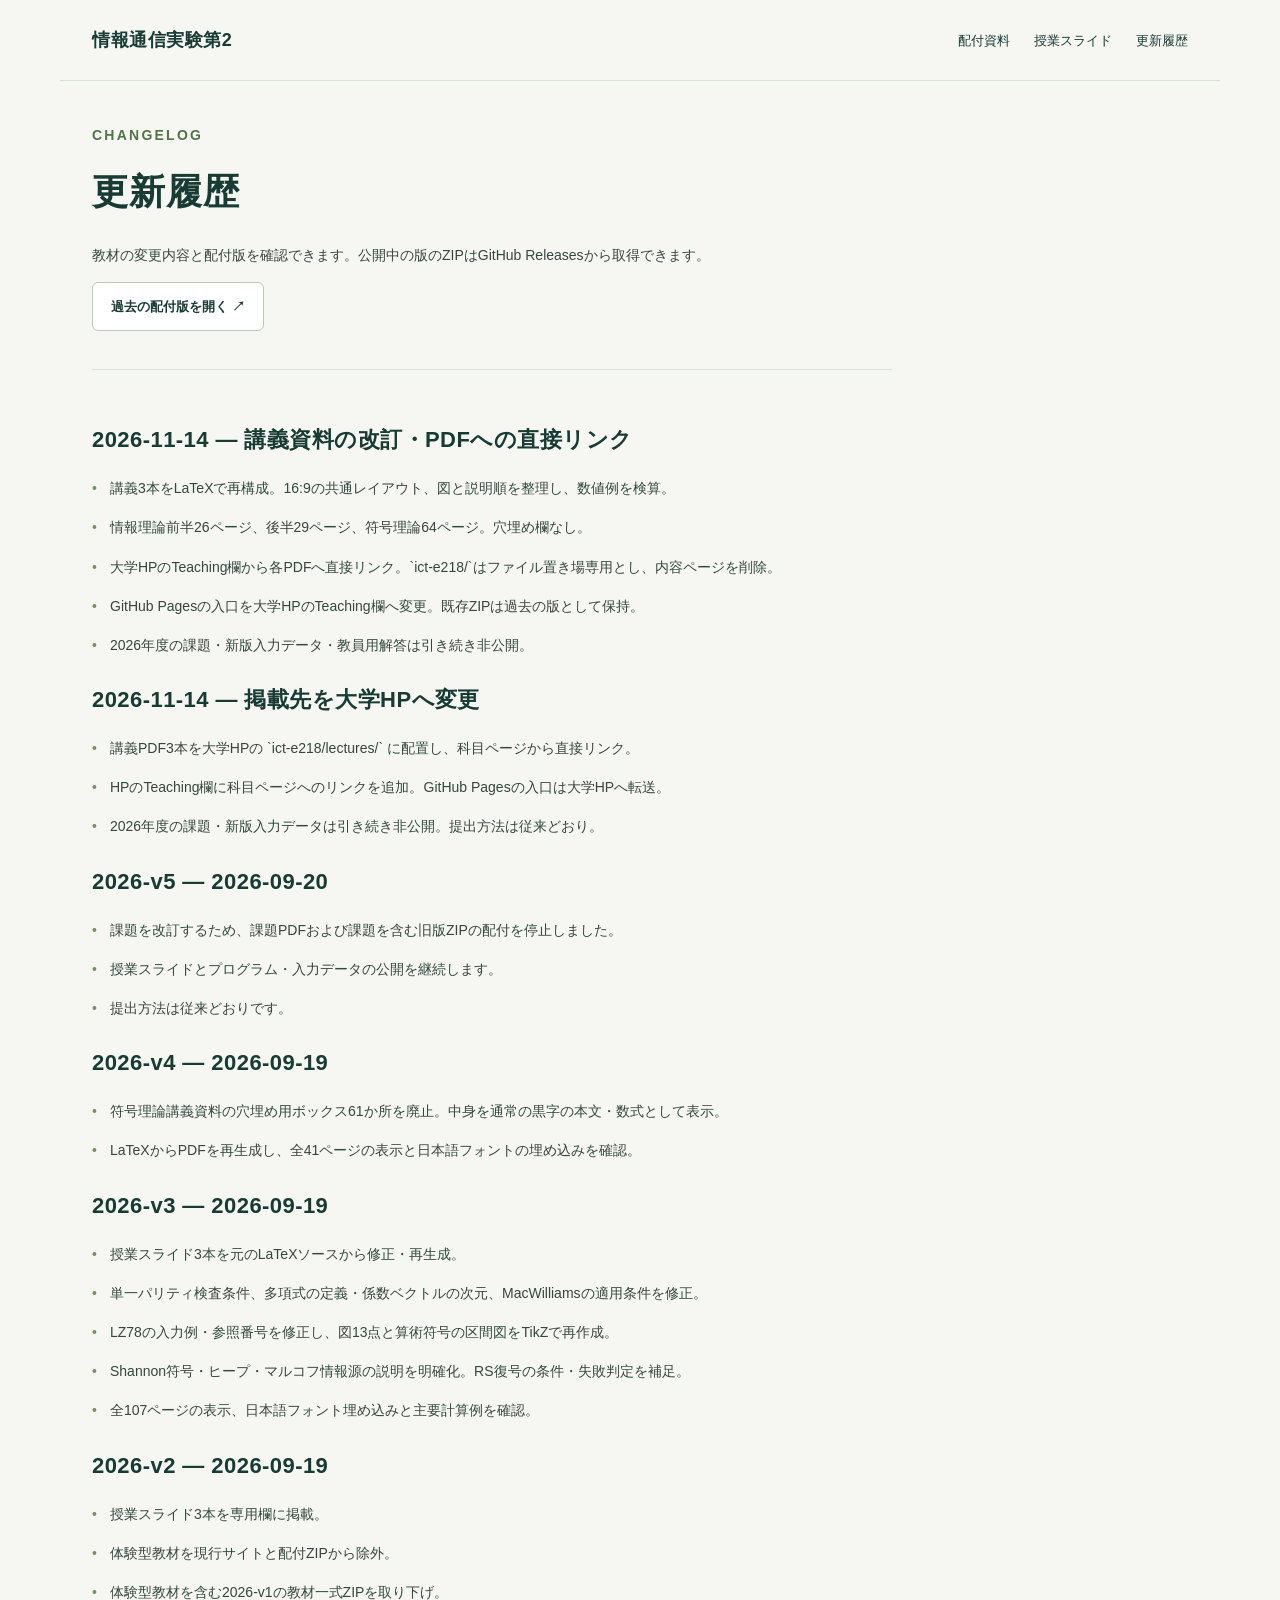
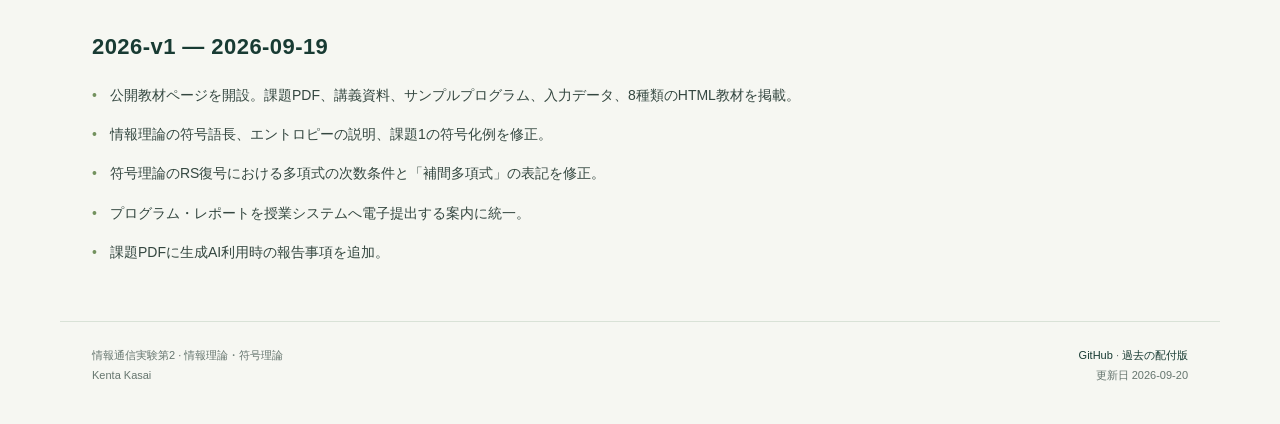
==== commit 493ec736: "Publish redesigned lectures and link PDFs directly from homepage" ====
--- a/updates.html
+++ b/updates.html
@@ -3,4 +3,4 @@
 <meta name="description" content="情報通信実験第2の情報理論・符号理論の授業スライドと配付プログラム。課題は改訂中のため未公開です。">
 <meta name="theme-color" content="#173d34"><title>更新履歴 | 情報通信実験第2</title><link rel="stylesheet" href="style.css"></head>
 <body><a class="skip" href="#main">本文へ移動</a><header class="top"><a class="brand" href="./">情報通信実験第2</a><nav aria-label="主なメニュー"><a href="./#materials">配付資料</a><a href="./#slides">授業スライド</a><a href="updates.html">更新履歴</a></nav></header>
-<main id="main"><section class="history"><p class="eyebrow">CHANGELOG</p><h1>更新履歴</h1><p>教材の変更内容と配付版を確認できます。公開中の版のZIPはGitHub Releasesから取得できます。</p><a class="button secondary" href="https://github.com/kasaikenta/ict-experiment-2/releases">過去の配付版を開く ↗</a><article><h2>2026-11-14 — 掲載先を大学HPへ変更</h2><p class="change-item">講義PDF3本を大学HPの `ict-e218/lectures/` に配置し、科目ページから直接リンク。</p><p class="change-item">HPのTeaching欄に科目ページへのリンクを追加。GitHub Pagesの入口は大学HPへ転送。</p><p class="change-item">2026年度の課題・新版入力データは引き続き非公開。提出方法は従来どおり。</p><h2>2026-v5 — 2026-09-20</h2><p class="change-item">課題を改訂するため、課題PDFおよび課題を含む旧版ZIPの配付を停止しました。</p><p class="change-item">授業スライドとプログラム・入力データの公開を継続します。</p><p class="change-item">提出方法は従来どおりです。</p><h2>2026-v4 — 2026-09-19</h2><p class="change-item">符号理論講義資料の穴埋め用ボックス61か所を廃止。中身を通常の黒字の本文・数式として表示。</p><p class="change-item">LaTeXからPDFを再生成し、全41ページの表示と日本語フォントの埋め込みを確認。</p><h2>2026-v3 — 2026-09-19</h2><p class="change-item">授業スライド3本を元のLaTeXソースから修正・再生成。</p><p class="change-item">単一パリティ検査条件、多項式の定義・係数ベクトルの次元、MacWilliamsの適用条件を修正。</p><p class="change-item">LZ78の入力例・参照番号を修正し、図13点と算術符号の区間図をTikZで再作成。</p><p class="change-item">Shannon符号・ヒープ・マルコフ情報源の説明を明確化。RS復号の条件・失敗判定を補足。</p><p class="change-item">全107ページの表示、日本語フォント埋め込みと主要計算例を確認。</p><h2>2026-v2 — 2026-09-19</h2><p class="change-item">授業スライド3本を専用欄に掲載。</p><p class="change-item">体験型教材を現行サイトと配付ZIPから除外。</p><p class="change-item">体験型教材を含む2026-v1の教材一式ZIPを取り下げ。</p><h2>2026-v1 — 2026-09-19</h2><p class="change-item">公開教材ページを開設。課題PDF、講義資料、サンプルプログラム、入力データ、8種類のHTML教材を掲載。</p><p class="change-item">情報理論の符号語長、エントロピーの説明、課題1の符号化例を修正。</p><p class="change-item">符号理論のRS復号における多項式の次数条件と「補間多項式」の表記を修正。</p><p class="change-item">プログラム・レポートを授業システムへ電子提出する案内に統一。</p><p class="change-item">課題PDFに生成AI利用時の報告事項を追加。</p><p>情報理論の後半スライドは既存版を掲載しています。</p></article></section></main><footer><span>情報通信実験第2 · 情報理論・符号理論<br>Kenta Kasai</span><span><a href="https://github.com/kasaikenta/ict-experiment-2">GitHub</a> · <a href="https://github.com/kasaikenta/ict-experiment-2/releases">過去の配付版</a><br>更新日 2026-09-20</span></footer></body></html>+<main id="main"><section class="history"><p class="eyebrow">CHANGELOG</p><h1>更新履歴</h1><p>教材の変更内容と配付版を確認できます。公開中の版のZIPはGitHub Releasesから取得できます。</p><a class="button secondary" href="https://github.com/kasaikenta/ict-experiment-2/releases">過去の配付版を開く ↗</a><article><h2>2026-11-14 — 講義資料の改訂・PDFへの直接リンク</h2><p class="change-item">講義3本をLaTeXで再構成。16:9の共通レイアウト、図と説明順を整理し、数値例を検算。</p><p class="change-item">情報理論前半26ページ、後半29ページ、符号理論64ページ。穴埋め欄なし。</p><p class="change-item">大学HPのTeaching欄から各PDFへ直接リンク。`ict-e218/`はファイル置き場専用とし、内容ページを削除。</p><p class="change-item">GitHub Pagesの入口を大学HPのTeaching欄へ変更。既存ZIPは過去の版として保持。</p><p class="change-item">2026年度の課題・新版入力データ・教員用解答は引き続き非公開。</p><h2>2026-11-14 — 掲載先を大学HPへ変更</h2><p class="change-item">講義PDF3本を大学HPの `ict-e218/lectures/` に配置し、科目ページから直接リンク。</p><p class="change-item">HPのTeaching欄に科目ページへのリンクを追加。GitHub Pagesの入口は大学HPへ転送。</p><p class="change-item">2026年度の課題・新版入力データは引き続き非公開。提出方法は従来どおり。</p><h2>2026-v5 — 2026-09-20</h2><p class="change-item">課題を改訂するため、課題PDFおよび課題を含む旧版ZIPの配付を停止しました。</p><p class="change-item">授業スライドとプログラム・入力データの公開を継続します。</p><p class="change-item">提出方法は従来どおりです。</p><h2>2026-v4 — 2026-09-19</h2><p class="change-item">符号理論講義資料の穴埋め用ボックス61か所を廃止。中身を通常の黒字の本文・数式として表示。</p><p class="change-item">LaTeXからPDFを再生成し、全41ページの表示と日本語フォントの埋め込みを確認。</p><h2>2026-v3 — 2026-09-19</h2><p class="change-item">授業スライド3本を元のLaTeXソースから修正・再生成。</p><p class="change-item">単一パリティ検査条件、多項式の定義・係数ベクトルの次元、MacWilliamsの適用条件を修正。</p><p class="change-item">LZ78の入力例・参照番号を修正し、図13点と算術符号の区間図をTikZで再作成。</p><p class="change-item">Shannon符号・ヒープ・マルコフ情報源の説明を明確化。RS復号の条件・失敗判定を補足。</p><p class="change-item">全107ページの表示、日本語フォント埋め込みと主要計算例を確認。</p><h2>2026-v2 — 2026-09-19</h2><p class="change-item">授業スライド3本を専用欄に掲載。</p><p class="change-item">体験型教材を現行サイトと配付ZIPから除外。</p><p class="change-item">体験型教材を含む2026-v1の教材一式ZIPを取り下げ。</p><h2>2026-v1 — 2026-09-19</h2><p class="change-item">公開教材ページを開設。課題PDF、講義資料、サンプルプログラム、入力データ、8種類のHTML教材を掲載。</p><p class="change-item">情報理論の符号語長、エントロピーの説明、課題1の符号化例を修正。</p><p class="change-item">符号理論のRS復号における多項式の次数条件と「補間多項式」の表記を修正。</p><p class="change-item">プログラム・レポートを授業システムへ電子提出する案内に統一。</p><p class="change-item">課題PDFに生成AI利用時の報告事項を追加。</p></article></section></main><footer><span>情報通信実験第2 · 情報理論・符号理論<br>Kenta Kasai</span><span><a href="https://github.com/kasaikenta/ict-experiment-2">GitHub</a> · <a href="https://github.com/kasaikenta/ict-experiment-2/releases">過去の配付版</a><br>更新日 2026-09-20</span></footer></body></html>
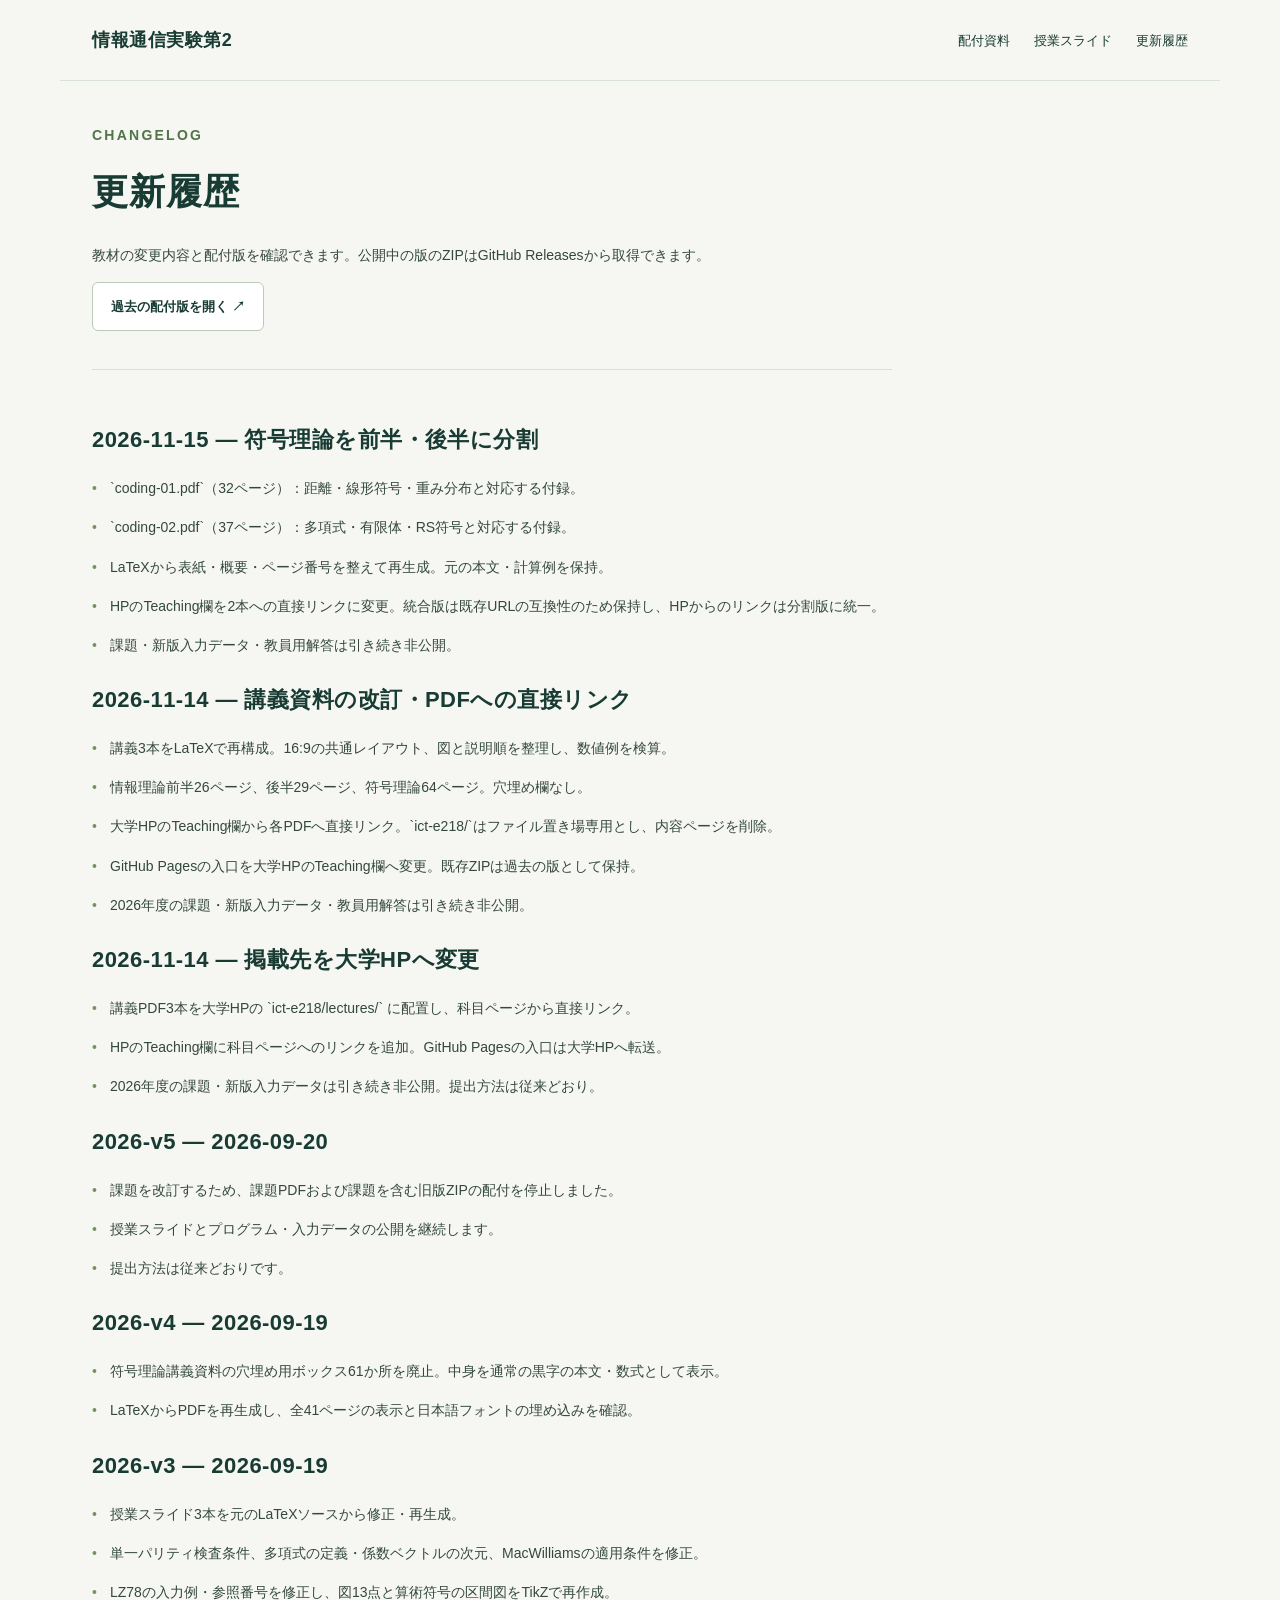
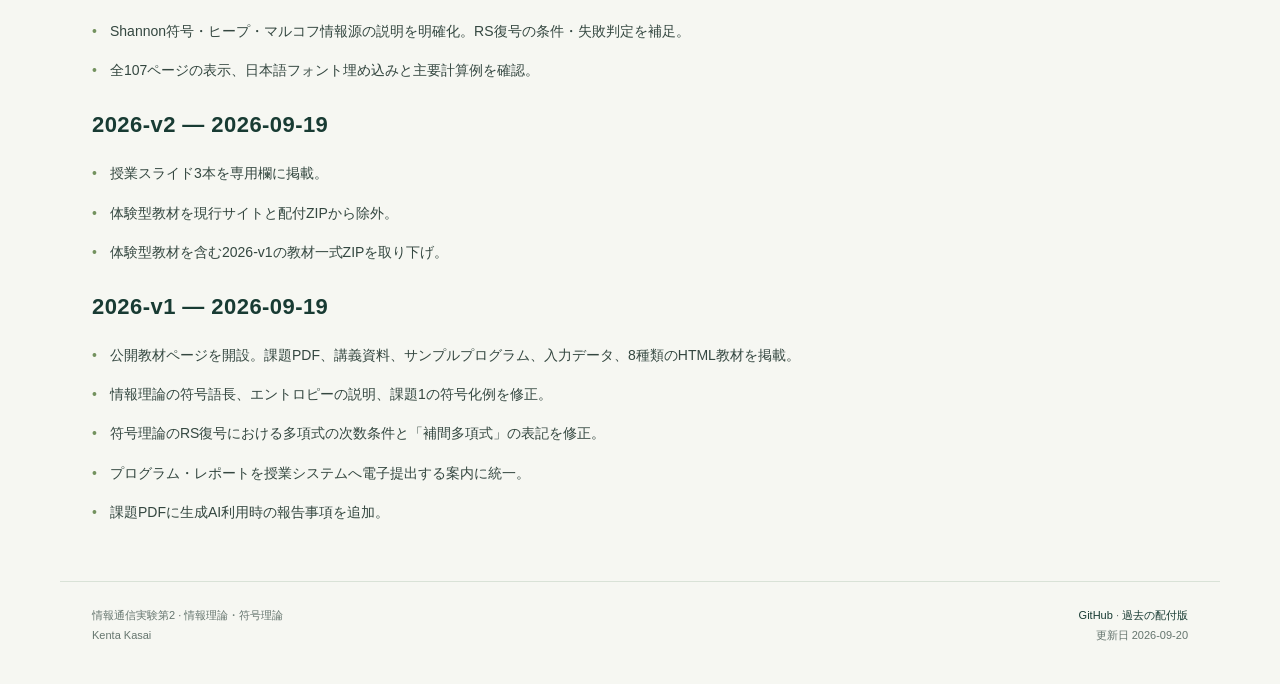
==== commit abee3c1c: "Split coding theory lecture into parts 01 and 02" ====
--- a/updates.html
+++ b/updates.html
@@ -3,4 +3,4 @@
 <meta name="description" content="情報通信実験第2の情報理論・符号理論の授業スライドと配付プログラム。課題は改訂中のため未公開です。">
 <meta name="theme-color" content="#173d34"><title>更新履歴 | 情報通信実験第2</title><link rel="stylesheet" href="style.css"></head>
 <body><a class="skip" href="#main">本文へ移動</a><header class="top"><a class="brand" href="./">情報通信実験第2</a><nav aria-label="主なメニュー"><a href="./#materials">配付資料</a><a href="./#slides">授業スライド</a><a href="updates.html">更新履歴</a></nav></header>
-<main id="main"><section class="history"><p class="eyebrow">CHANGELOG</p><h1>更新履歴</h1><p>教材の変更内容と配付版を確認できます。公開中の版のZIPはGitHub Releasesから取得できます。</p><a class="button secondary" href="https://github.com/kasaikenta/ict-experiment-2/releases">過去の配付版を開く ↗</a><article><h2>2026-11-14 — 講義資料の改訂・PDFへの直接リンク</h2><p class="change-item">講義3本をLaTeXで再構成。16:9の共通レイアウト、図と説明順を整理し、数値例を検算。</p><p class="change-item">情報理論前半26ページ、後半29ページ、符号理論64ページ。穴埋め欄なし。</p><p class="change-item">大学HPのTeaching欄から各PDFへ直接リンク。`ict-e218/`はファイル置き場専用とし、内容ページを削除。</p><p class="change-item">GitHub Pagesの入口を大学HPのTeaching欄へ変更。既存ZIPは過去の版として保持。</p><p class="change-item">2026年度の課題・新版入力データ・教員用解答は引き続き非公開。</p><h2>2026-11-14 — 掲載先を大学HPへ変更</h2><p class="change-item">講義PDF3本を大学HPの `ict-e218/lectures/` に配置し、科目ページから直接リンク。</p><p class="change-item">HPのTeaching欄に科目ページへのリンクを追加。GitHub Pagesの入口は大学HPへ転送。</p><p class="change-item">2026年度の課題・新版入力データは引き続き非公開。提出方法は従来どおり。</p><h2>2026-v5 — 2026-09-20</h2><p class="change-item">課題を改訂するため、課題PDFおよび課題を含む旧版ZIPの配付を停止しました。</p><p class="change-item">授業スライドとプログラム・入力データの公開を継続します。</p><p class="change-item">提出方法は従来どおりです。</p><h2>2026-v4 — 2026-09-19</h2><p class="change-item">符号理論講義資料の穴埋め用ボックス61か所を廃止。中身を通常の黒字の本文・数式として表示。</p><p class="change-item">LaTeXからPDFを再生成し、全41ページの表示と日本語フォントの埋め込みを確認。</p><h2>2026-v3 — 2026-09-19</h2><p class="change-item">授業スライド3本を元のLaTeXソースから修正・再生成。</p><p class="change-item">単一パリティ検査条件、多項式の定義・係数ベクトルの次元、MacWilliamsの適用条件を修正。</p><p class="change-item">LZ78の入力例・参照番号を修正し、図13点と算術符号の区間図をTikZで再作成。</p><p class="change-item">Shannon符号・ヒープ・マルコフ情報源の説明を明確化。RS復号の条件・失敗判定を補足。</p><p class="change-item">全107ページの表示、日本語フォント埋め込みと主要計算例を確認。</p><h2>2026-v2 — 2026-09-19</h2><p class="change-item">授業スライド3本を専用欄に掲載。</p><p class="change-item">体験型教材を現行サイトと配付ZIPから除外。</p><p class="change-item">体験型教材を含む2026-v1の教材一式ZIPを取り下げ。</p><h2>2026-v1 — 2026-09-19</h2><p class="change-item">公開教材ページを開設。課題PDF、講義資料、サンプルプログラム、入力データ、8種類のHTML教材を掲載。</p><p class="change-item">情報理論の符号語長、エントロピーの説明、課題1の符号化例を修正。</p><p class="change-item">符号理論のRS復号における多項式の次数条件と「補間多項式」の表記を修正。</p><p class="change-item">プログラム・レポートを授業システムへ電子提出する案内に統一。</p><p class="change-item">課題PDFに生成AI利用時の報告事項を追加。</p></article></section></main><footer><span>情報通信実験第2 · 情報理論・符号理論<br>Kenta Kasai</span><span><a href="https://github.com/kasaikenta/ict-experiment-2">GitHub</a> · <a href="https://github.com/kasaikenta/ict-experiment-2/releases">過去の配付版</a><br>更新日 2026-09-20</span></footer></body></html>+<main id="main"><section class="history"><p class="eyebrow">CHANGELOG</p><h1>更新履歴</h1><p>教材の変更内容と配付版を確認できます。公開中の版のZIPはGitHub Releasesから取得できます。</p><a class="button secondary" href="https://github.com/kasaikenta/ict-experiment-2/releases">過去の配付版を開く ↗</a><article><h2>2026-11-15 — 符号理論を前半・後半に分割</h2><p class="change-item">`coding-01.pdf`（32ページ）：距離・線形符号・重み分布と対応する付録。</p><p class="change-item">`coding-02.pdf`（37ページ）：多項式・有限体・RS符号と対応する付録。</p><p class="change-item">LaTeXから表紙・概要・ページ番号を整えて再生成。元の本文・計算例を保持。</p><p class="change-item">HPのTeaching欄を2本への直接リンクに変更。統合版は既存URLの互換性のため保持し、HPからのリンクは分割版に統一。</p><p class="change-item">課題・新版入力データ・教員用解答は引き続き非公開。</p><h2>2026-11-14 — 講義資料の改訂・PDFへの直接リンク</h2><p class="change-item">講義3本をLaTeXで再構成。16:9の共通レイアウト、図と説明順を整理し、数値例を検算。</p><p class="change-item">情報理論前半26ページ、後半29ページ、符号理論64ページ。穴埋め欄なし。</p><p class="change-item">大学HPのTeaching欄から各PDFへ直接リンク。`ict-e218/`はファイル置き場専用とし、内容ページを削除。</p><p class="change-item">GitHub Pagesの入口を大学HPのTeaching欄へ変更。既存ZIPは過去の版として保持。</p><p class="change-item">2026年度の課題・新版入力データ・教員用解答は引き続き非公開。</p><h2>2026-11-14 — 掲載先を大学HPへ変更</h2><p class="change-item">講義PDF3本を大学HPの `ict-e218/lectures/` に配置し、科目ページから直接リンク。</p><p class="change-item">HPのTeaching欄に科目ページへのリンクを追加。GitHub Pagesの入口は大学HPへ転送。</p><p class="change-item">2026年度の課題・新版入力データは引き続き非公開。提出方法は従来どおり。</p><h2>2026-v5 — 2026-09-20</h2><p class="change-item">課題を改訂するため、課題PDFおよび課題を含む旧版ZIPの配付を停止しました。</p><p class="change-item">授業スライドとプログラム・入力データの公開を継続します。</p><p class="change-item">提出方法は従来どおりです。</p><h2>2026-v4 — 2026-09-19</h2><p class="change-item">符号理論講義資料の穴埋め用ボックス61か所を廃止。中身を通常の黒字の本文・数式として表示。</p><p class="change-item">LaTeXからPDFを再生成し、全41ページの表示と日本語フォントの埋め込みを確認。</p><h2>2026-v3 — 2026-09-19</h2><p class="change-item">授業スライド3本を元のLaTeXソースから修正・再生成。</p><p class="change-item">単一パリティ検査条件、多項式の定義・係数ベクトルの次元、MacWilliamsの適用条件を修正。</p><p class="change-item">LZ78の入力例・参照番号を修正し、図13点と算術符号の区間図をTikZで再作成。</p><p class="change-item">Shannon符号・ヒープ・マルコフ情報源の説明を明確化。RS復号の条件・失敗判定を補足。</p><p class="change-item">全107ページの表示、日本語フォント埋め込みと主要計算例を確認。</p><h2>2026-v2 — 2026-09-19</h2><p class="change-item">授業スライド3本を専用欄に掲載。</p><p class="change-item">体験型教材を現行サイトと配付ZIPから除外。</p><p class="change-item">体験型教材を含む2026-v1の教材一式ZIPを取り下げ。</p><h2>2026-v1 — 2026-09-19</h2><p class="change-item">公開教材ページを開設。課題PDF、講義資料、サンプルプログラム、入力データ、8種類のHTML教材を掲載。</p><p class="change-item">情報理論の符号語長、エントロピーの説明、課題1の符号化例を修正。</p><p class="change-item">符号理論のRS復号における多項式の次数条件と「補間多項式」の表記を修正。</p><p class="change-item">プログラム・レポートを授業システムへ電子提出する案内に統一。</p><p class="change-item">課題PDFに生成AI利用時の報告事項を追加。</p></article></section></main><footer><span>情報通信実験第2 · 情報理論・符号理論<br>Kenta Kasai</span><span><a href="https://github.com/kasaikenta/ict-experiment-2">GitHub</a> · <a href="https://github.com/kasaikenta/ict-experiment-2/releases">過去の配付版</a><br>更新日 2026-09-20</span></footer></body></html>
